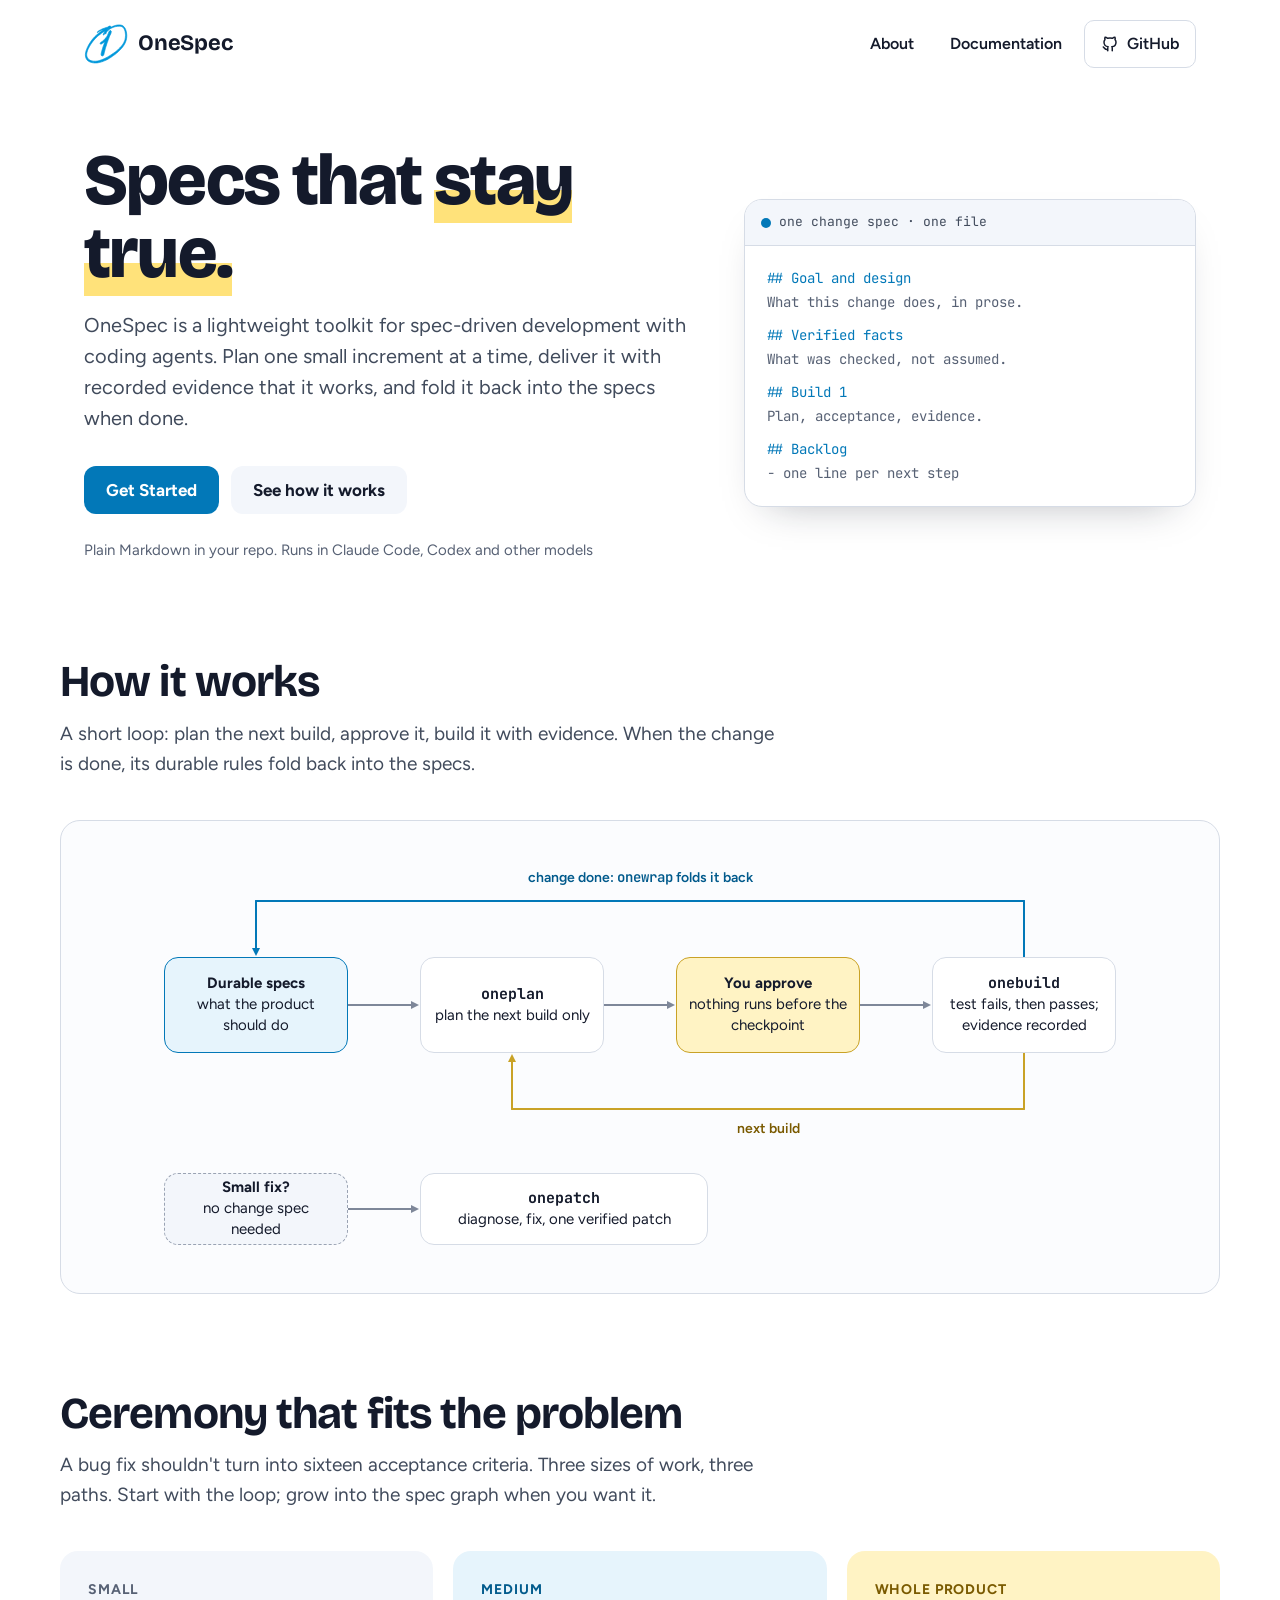
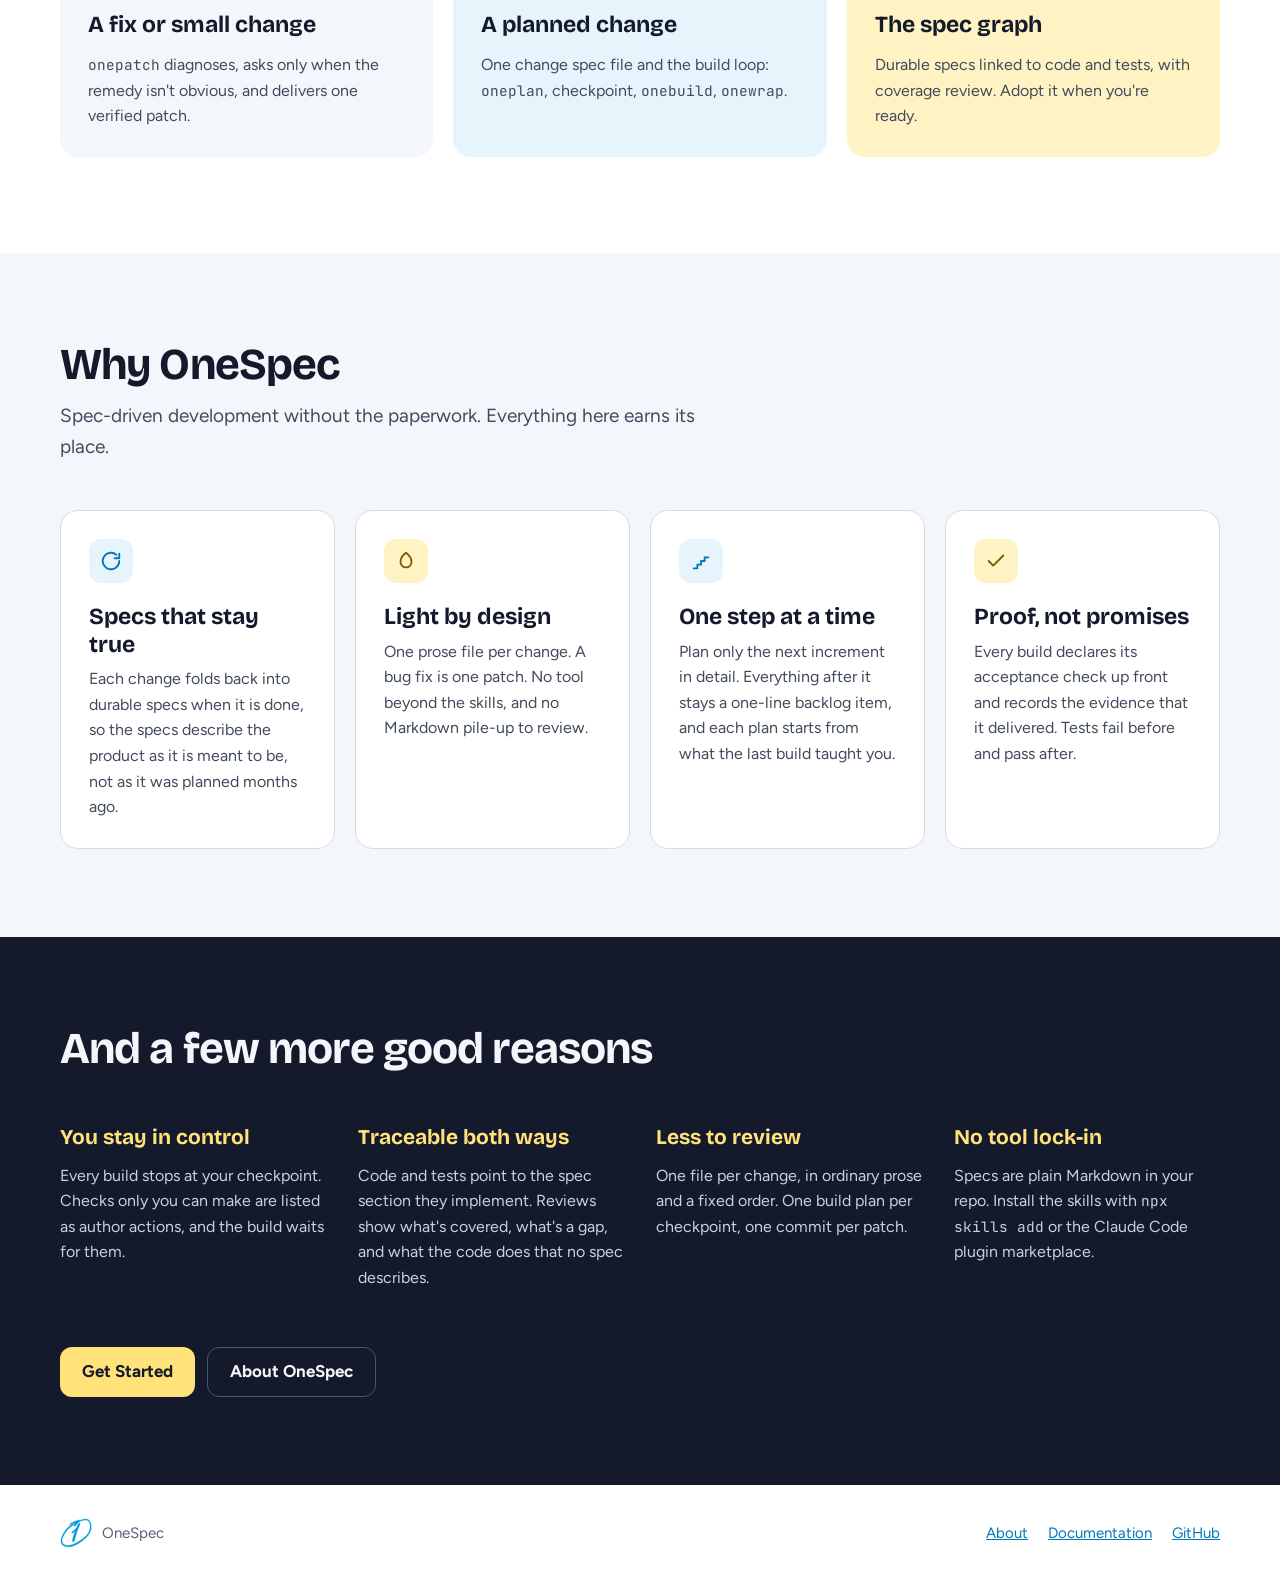
==== index.html @ 34f8f8b8 "Mark onespec/www as a subtree prefix git-subtree-dir: onespec/www" ====
<!doctype html>
<html lang="en">
<head>
<meta charset="utf-8">
<meta name="viewport" content="width=device-width, initial-scale=1">
<title>OneSpec — Develop with specs that stay true</title>
<meta name="description" content="OneSpec is a lightweight toolkit for spec-driven development with coding agents.">
<link rel="icon" href="assets/onespec-logo.svg" type="image/svg+xml">
<link rel="icon" href="favicon.ico" sizes="any">
<link rel="preconnect" href="https://fonts.googleapis.com">
<link href="https://fonts.googleapis.com/css2?family=Bricolage+Grotesque:opsz,wght@12..96,600;12..96,700;12..96,800&amp;family=Figtree:wght@400;500;600;700&amp;family=JetBrains+Mono:wght@500&amp;display=swap" rel="stylesheet">
<style>
body{margin:0;background:#FFFFFF;color:#141A2B;font-family:'Figtree',system-ui,sans-serif;-webkit-font-smoothing:antialiased}
a{color:#0278B8}a:hover{color:#015A8C}
code{font-family:'JetBrains Mono',ui-monospace,monospace;font-size:.9em}
</style>
</head>
<body>
<div style="width: 100%; background: #FFFFFF; font-family: 'Figtree', system-ui, sans-serif; color: #141A2B; font-size: 17px; line-height: 1.6">

<!-- Nav -->
<header style="max-width: 1160px; margin: 0 auto; padding: 20px 24px; box-sizing: border-box; display: flex; flex-wrap: wrap; align-items: center; justify-content: space-between; gap: 16px">
<a href="index.html" style="display: flex; align-items: center; gap: 10px; text-decoration: none; color: #141A2B">
<img src="assets/onespec-logo.svg" alt="" width="44" height="44" style="display: block; width: 44px; height: 44px">
<span style="font-family: 'Bricolage Grotesque', sans-serif; font-weight: 700; font-size: 22px; letter-spacing: -0.01em">OneSpec</span>
</a>
<nav aria-label="Main" style="display: flex; flex-wrap: wrap; align-items: center; gap: 8px">
<a href="about.html" style="padding: 10px 14px; border-radius: 10px; text-decoration: none; color: #141A2B; font-weight: 600; font-size: 16px">About</a>
<a href="https://github.com/1spec-driven/onespec/blob/main/docs/user.md" style="padding: 10px 14px; border-radius: 10px; text-decoration: none; color: #141A2B; font-weight: 600; font-size: 16px">Documentation</a>
<a href="https://github.com/1spec-driven/onespec" style="display: inline-flex; align-items: center; gap: 8px; padding: 10px 16px; border-radius: 10px; border: 1.5px solid #D6DCE6; text-decoration: none; color: #141A2B; font-weight: 600; font-size: 16px"><svg aria-hidden="true" width="18" height="18" viewBox="0 0 24 24" fill="none" stroke="currentColor" stroke-width="2" stroke-linecap="round" stroke-linejoin="round"><path d="M9 19c-4.3 1.4-4.3-2.5-6-3m12 5v-3.5c0-1 .1-1.4-.5-2 2.8-.3 5.5-1.4 5.5-6a4.6 4.6 0 0 0-1.3-3.2 4.2 4.2 0 0 0-.1-3.2s-1.1-.3-3.5 1.3a12.300 12.300 0 0 0-6.2 0C6.5 2.8 5.4 3.1 5.4 3.1a4.2 4.2 0 0 0-.1 3.2A4.6 4.6 0 0 0 4 9.5c0 4.6 2.7 5.700 5.5 6-.6.6-.6 1.2-.5 2V21"></path></svg>GitHub</a>
</nav>
</header>

<!-- Hero -->
<section id="top" style="max-width: 1160px; margin: 0 auto; padding: 56px 24px 72px; box-sizing: border-box; display: flex; flex-wrap: wrap; align-items: center; gap: 48px">
<div style="flex: 1 1 520px; min-width: 0">
<h1 style="margin: 0 0 20px; font-family: 'Bricolage Grotesque', sans-serif; font-weight: 800; font-size: clamp(44px, 6vw, 72px); line-height: 1.02; letter-spacing: -0.025em">Specs that <span style="background: linear-gradient(transparent 62%, #FFE27A 62%)">stay true.</span></h1>
<p style="margin: 0 0 32px; max-width: 34em; font-size: 20px; line-height: 1.55; color: #414B5C">OneSpec is a lightweight toolkit for spec-driven development with coding agents. Plan one small increment at a time, deliver it with recorded evidence that it works, and fold it back into the specs when done.</p>
<div style="display: flex; flex-wrap: wrap; gap: 12px">
<a href="https://github.com/1spec-driven/onespec" style="display: inline-flex; align-items: center; min-height: 48px; padding: 0 22px; border-radius: 12px; background: #0278B8; color: #FFFFFF; text-decoration: none; font-weight: 700; font-size: 17px">Get Started</a>
<a href="#how" style="display: inline-flex; align-items: center; min-height: 48px; padding: 0 22px; border-radius: 12px; background: #F3F6FB; color: #141A2B; text-decoration: none; font-weight: 700; font-size: 17px">See how it works</a>
</div>
<p style="margin: 24px 0 0; font-size: 15px; color: #576174">Plain Markdown in your repo. Runs in Claude Code, Codex and other models<br></p>
</div>
<div style="flex: 1 1 360px; min-width: 0; max-width: 460px">
<div style="border-radius: 18px; border: 1.5px solid #D6DCE6; background: #FFFFFF; box-shadow: 0 18px 40px -24px rgba(20, 26, 43, 0.35); overflow: hidden">
<div style="display: flex; align-items: center; gap: 8px; padding: 12px 16px; background: #F3F6FB; border-bottom: 1.5px solid #D6DCE6; font-family: 'JetBrains Mono', monospace; font-size: 13px; color: #414B5C"><span style="width: 10px; height: 10px; border-radius: 50%; background: #0278B8"></span>one change spec · one file</div>
<div style="padding: 20px 22px; font-family: 'JetBrains Mono', monospace; font-size: 14px; line-height: 1.75; color: #141A2B">
<div style="color: #0278B8">## Goal and design</div>
<div style="color: #576174; margin-bottom: 8px">What this change does, in prose.</div>
<div style="color: #0278B8">## Verified facts</div>
<div style="color: #576174; margin-bottom: 8px">What was checked, not assumed.</div>
<div style="color: #0278B8">## Build 1</div>
<div style="color: #576174; margin-bottom: 8px">Plan, acceptance, evidence.</div>
<div style="color: #0278B8">## Backlog</div>
<div style="color: #576174">- one line per next step</div>
</div>
</div>
</div>
</section>

<!-- How it works -->
<section id="how" style="padding: 24px 24px 96px">
<div style="max-width: 1160px; margin: 0 auto">
<h2 style="margin: 0 0 12px; font-family: 'Bricolage Grotesque', sans-serif; font-weight: 700; font-size: clamp(32px, 4vw, 44px); line-height: 1.1; letter-spacing: -0.02em">How it works</h2>
<p style="margin: 0 0 40px; max-width: 38em; color: #414B5C; font-size: 19px">A short loop: plan the next build, approve it, build it with evidence. When the change is done, its durable rules fold back into the specs.</p>
<div style="overflow-x: auto; border-radius: 20px; border: 1.5px solid #D6DCE6; background: #FBFCFE; padding: 24px">
<div style="position: relative; width: 1000px; height: 424px; margin: 0 auto; font-size: 15px; line-height: 21px">
<svg width="71" height="8" viewBox="0 0 71 8" preserveAspectRatio="none" style="position: absolute; left: 208px; top: 156px; width: 71px; height: 8px; overflow: visible; fill: none; stroke: #7E8799; stroke-width: 2; stroke-linecap: round; stroke-linejoin: round"><defs><marker id="dc-arrow-head-filled-1" orient="auto" markerWidth="5" markerHeight="5" refX="2" refY="2" overflow="visible"><path d="M0 0 L4 2 L0 4 Z" fill="#7E8799" stroke="none" style="stroke: none; fill: #7E8799; fill: context-stroke"></path></marker></defs><path d="M 0 4 L 67 4" marker-end="url(#dc-arrow-head-filled-1)"></path></svg>
<svg width="71" height="8" viewBox="0 0 71 8" preserveAspectRatio="none" style="position: absolute; left: 464px; top: 156px; width: 71px; height: 8px; overflow: visible; fill: none; stroke: #7E8799; stroke-width: 2; stroke-linecap: round; stroke-linejoin: round"><defs><marker id="dc-arrow-head-filled-2" orient="auto" markerWidth="5" markerHeight="5" refX="2" refY="2" overflow="visible"><path d="M0 0 L4 2 L0 4 Z" fill="#7E8799" stroke="none" style="stroke: none; fill: #7E8799; fill: context-stroke"></path></marker></defs><path d="M 0 4 L 67 4" marker-end="url(#dc-arrow-head-filled-2)"></path></svg>
<svg width="71" height="8" viewBox="0 0 71 8" preserveAspectRatio="none" style="position: absolute; left: 720px; top: 156px; width: 71px; height: 8px; overflow: visible; fill: none; stroke: #7E8799; stroke-width: 2; stroke-linecap: round; stroke-linejoin: round"><defs><marker id="dc-arrow-head-filled-3" orient="auto" markerWidth="5" markerHeight="5" refX="2" refY="2" overflow="visible"><path d="M0 0 L4 2 L0 4 Z" fill="#7E8799" stroke="none" style="stroke: none; fill: #7E8799; fill: context-stroke"></path></marker></defs><path d="M 0 4 L 67 4" marker-end="url(#dc-arrow-head-filled-3)"></path></svg>
<svg width="8" height="56" viewBox="0 0 8 56" preserveAspectRatio="none" style="position: absolute; left: 880px; top: 208px; width: 8px; height: 56px; overflow: visible; fill: none; stroke: #C9A227; stroke-width: 2; stroke-linecap: round; stroke-linejoin: round"><path d="M 4 0 L 4 56"></path></svg>
<svg width="512" height="8" viewBox="0 0 512 8" preserveAspectRatio="none" style="position: absolute; left: 372px; top: 260px; width: 512px; height: 8px; overflow: visible; fill: none; stroke: #C9A227; stroke-width: 2; stroke-linecap: round; stroke-linejoin: round"><path d="M 0 4 L 512 4"></path></svg>
<svg width="8" height="55" viewBox="0 0 8 55" preserveAspectRatio="none" style="position: absolute; left: 368px; top: 209px; width: 8px; height: 55px; overflow: visible; fill: none; stroke: #C9A227; stroke-width: 2; stroke-linecap: round; stroke-linejoin: round"><defs><marker id="dc-arrow-head-filled-4" orient="auto" markerWidth="5" markerHeight="5" refX="2" refY="2" overflow="visible"><path d="M0 0 L4 2 L0 4 Z" fill="#C9A227" stroke="none" style="stroke: none; fill: #C9A227; fill: context-stroke"></path></marker></defs><path d="M 4 55 L 4 4" marker-end="url(#dc-arrow-head-filled-4)"></path></svg>
<svg width="8" height="56" viewBox="0 0 8 56" preserveAspectRatio="none" style="position: absolute; left: 880px; top: 56px; width: 8px; height: 56px; overflow: visible; fill: none; stroke: #0278B8; stroke-width: 2; stroke-linecap: round; stroke-linejoin: round"><path d="M 4 0 L 4 56"></path></svg>
<svg width="768" height="8" viewBox="0 0 768 8" preserveAspectRatio="none" style="position: absolute; left: 116px; top: 52px; width: 768px; height: 8px; overflow: visible; fill: none; stroke: #0278B8; stroke-width: 2; stroke-linecap: round; stroke-linejoin: round"><path d="M 0 4 L 768 4"></path></svg>
<svg width="8" height="55" viewBox="0 0 8 55" preserveAspectRatio="none" style="position: absolute; left: 112px; top: 56px; width: 8px; height: 55px; overflow: visible; fill: none; stroke: #0278B8; stroke-width: 2; stroke-linecap: round; stroke-linejoin: round"><defs><marker id="dc-arrow-head-filled-5" orient="auto" markerWidth="5" markerHeight="5" refX="2" refY="2" overflow="visible"><path d="M0 0 L4 2 L0 4 Z" fill="#0278B8" stroke="none" style="stroke: none; fill: #0278B8; fill: context-stroke"></path></marker></defs><path d="M 4 0 L 4 51" marker-end="url(#dc-arrow-head-filled-5)"></path></svg>
<svg width="71" height="8" viewBox="0 0 71 8" preserveAspectRatio="none" style="position: absolute; left: 208px; top: 360px; width: 71px; height: 8px; overflow: visible; fill: none; stroke: #7E8799; stroke-width: 2; stroke-linecap: round; stroke-linejoin: round"><defs><marker id="dc-arrow-head-filled-6" orient="auto" markerWidth="5" markerHeight="5" refX="2" refY="2" overflow="visible"><path d="M0 0 L4 2 L0 4 Z" fill="#7E8799" stroke="none" style="stroke: none; fill: #7E8799; fill: context-stroke"></path></marker></defs><path d="M 0 4 L 67 4" marker-end="url(#dc-arrow-head-filled-6)"></path></svg>
<div style="position: absolute; left: 24px; top: 112px; width: 184px; height: 96px; box-sizing: border-box; padding: 12px; display: flex; align-items: center; justify-content: center; text-align: center; background: #E6F4FC; border: 1.5px solid #0278B8; border-radius: 14px"><span><b>Durable specs</b><br>what the product should do</span></div>
<div style="position: absolute; left: 280px; top: 112px; width: 184px; height: 96px; box-sizing: border-box; padding: 12px; display: flex; align-items: center; justify-content: center; text-align: center; background: #FFFFFF; border: 1.5px solid #D6DCE6; border-radius: 14px"><span><b style="font-family: 'JetBrains Mono', monospace">oneplan</b><br>plan the next build only</span></div>
<div style="position: absolute; left: 536px; top: 112px; width: 184px; height: 96px; box-sizing: border-box; padding: 12px; display: flex; align-items: center; justify-content: center; text-align: center; background: #FFF3C4; border: 1.5px solid #C9A227; border-radius: 14px"><span><b>You approve</b><br>nothing runs before the checkpoint</span></div>
<div style="position: absolute; left: 792px; top: 112px; width: 184px; height: 96px; box-sizing: border-box; padding: 12px; display: flex; align-items: center; justify-content: center; text-align: center; background: #FFFFFF; border: 1.5px solid #D6DCE6; border-radius: 14px"><span><b style="font-family: 'JetBrains Mono', monospace">onebuild</b><br>test fails, then passes; evidence recorded</span></div>
<div style="position: absolute; left: 24px; top: 328px; width: 184px; height: 72px; box-sizing: border-box; padding: 12px; display: flex; align-items: center; justify-content: center; text-align: center; background: #F3F6FB; border: 1.5px dashed #9AA3B3; border-radius: 14px"><span><b>Small fix?</b><br>no change spec needed</span></div>
<div style="position: absolute; left: 280px; top: 328px; width: 288px; height: 72px; box-sizing: border-box; padding: 12px; display: flex; align-items: center; justify-content: center; text-align: center; background: #FFFFFF; border: 1.5px solid #D6DCE6; border-radius: 14px"><span><b style="font-family: 'JetBrains Mono', monospace">onepatch</b><br>diagnose, fix, one verified patch</span></div>
<div style="position: absolute; left: 340px; top: 24px; width: 320px; text-align: center; font-size: 14px; line-height: 16px; font-weight: 600; color: #015A8C">change done: <span style="font-family: 'JetBrains Mono', monospace">onewrap</span> folds it back</div>
<div style="position: absolute; left: 568px; top: 276px; width: 120px; text-align: center; font-size: 14px; line-height: 16px; font-weight: 600; color: #7A5A00">next build</div>
</div>
</div>
</div>
</section>

<!-- Sizes of work -->
<section style="padding: 0 24px 96px">
<div style="max-width: 1160px; margin: 0 auto">
<h2 style="margin: 0 0 12px; font-family: 'Bricolage Grotesque', sans-serif; font-weight: 700; font-size: clamp(32px, 4vw, 44px); line-height: 1.1; letter-spacing: -0.02em">Ceremony that fits the problem</h2>
<p style="margin: 0 0 40px; max-width: 38em; color: #414B5C; font-size: 19px">A bug fix shouldn't turn into sixteen acceptance criteria. Three sizes of work, three paths. Start with the loop; grow into the spec graph when you want it.</p>
<div style="display: grid; grid-template-columns: repeat(auto-fit, minmax(260px, 1fr)); gap: 20px">
<div style="border-radius: 18px; padding: 28px; background: #F3F6FB">
<p style="margin: 0 0 6px; font-weight: 700; font-size: 14px; letter-spacing: 0.06em; text-transform: uppercase; color: #576174">Small</p>
<h3 style="margin: 0 0 8px; font-family: 'Bricolage Grotesque', sans-serif; font-size: 23px">A fix or small change</h3>
<p style="margin: 0; color: #414B5C; font-size: 16px"><code>onepatch</code> diagnoses, asks only when the remedy isn't obvious, and delivers one verified patch.</p>
</div>
<div style="border-radius: 18px; padding: 28px; background: #E6F4FC">
<p style="margin: 0 0 6px; font-weight: 700; font-size: 14px; letter-spacing: 0.06em; text-transform: uppercase; color: #015A8C">Medium</p>
<h3 style="margin: 0 0 8px; font-family: 'Bricolage Grotesque', sans-serif; font-size: 23px">A planned change</h3>
<p style="margin: 0; color: #414B5C; font-size: 16px">One change spec file and the build loop: <code>oneplan</code>, checkpoint, <code>onebuild</code>, <code>onewrap</code>.</p>
</div>
<div style="border-radius: 18px; padding: 28px; background: #FFF3C4">
<p style="margin: 0 0 6px; font-weight: 700; font-size: 14px; letter-spacing: 0.06em; text-transform: uppercase; color: #7A5A00">Whole product</p>
<h3 style="margin: 0 0 8px; font-family: 'Bricolage Grotesque', sans-serif; font-size: 23px">The spec graph</h3>
<p style="margin: 0; color: #414B5C; font-size: 16px">Durable specs linked to code and tests, with coverage review. Adopt it when you're ready.</p>
</div>
</div>
</div>
</section>

<!-- Why OneSpec -->
<section style="background: #F3F6FB; padding: 88px 24px">
<div style="max-width: 1160px; margin: 0 auto">
<h2 style="margin: 0 0 12px; font-family: 'Bricolage Grotesque', sans-serif; font-weight: 700; font-size: clamp(32px, 4vw, 44px); line-height: 1.1; letter-spacing: -0.02em">Why OneSpec</h2>
<p style="margin: 0 0 48px; max-width: 36em; color: #414B5C; font-size: 19px">Spec-driven development without the paperwork. Everything here earns its place.</p>
<div style="display: grid; grid-template-columns: repeat(auto-fit, minmax(250px, 1fr)); gap: 20px">
<article style="background: #FFFFFF; border-radius: 18px; padding: 28px; border: 1.5px solid #D6DCE6">
<div style="display: inline-flex; align-items: center; justify-content: center; width: 44px; height: 44px; border-radius: 12px; background: #E6F4FC; color: #0278B8; margin-bottom: 20px"><svg aria-hidden="true" width="22" height="22" viewBox="0 0 24 24" fill="none" stroke="currentColor" stroke-width="2" stroke-linecap="round" stroke-linejoin="round"><path d="M21 12a9 9 0 1 1-3-6.7"></path><path d="M21 4v5h-5"></path></svg></div>
<h3 style="margin: 0 0 8px; font-family: 'Bricolage Grotesque', sans-serif; font-size: 23px; line-height: 1.2">Specs that stay true</h3>
<p style="margin: 0; color: #414B5C; font-size: 16px">Each change folds back into durable specs when it is done, so the specs describe the product as it is meant to be, not as it was planned months ago.</p>
</article>
<article style="background: #FFFFFF; border-radius: 18px; padding: 28px; border: 1.5px solid #D6DCE6">
<div style="display: inline-flex; align-items: center; justify-content: center; width: 44px; height: 44px; border-radius: 12px; background: #FFF3C4; color: #7A5A00; margin-bottom: 20px"><svg aria-hidden="true" width="22" height="22" viewBox="0 0 24 24" fill="none" stroke="currentColor" stroke-width="2" stroke-linecap="round" stroke-linejoin="round"><path d="M12 3c4 3 6 6.5 6 10a6 6 0 0 1-12 0c0-3.5 2-7 6-10z"></path></svg></div>
<h3 style="margin: 0 0 8px; font-family: 'Bricolage Grotesque', sans-serif; font-size: 23px; line-height: 1.2">Light by design</h3>
<p style="margin: 0; color: #414B5C; font-size: 16px">One prose file per change. A bug fix is one patch. No tool beyond the skills, and no Markdown pile-up to review.</p>
</article>
<article style="background: #FFFFFF; border-radius: 18px; padding: 28px; border: 1.5px solid #D6DCE6">
<div style="display: inline-flex; align-items: center; justify-content: center; width: 44px; height: 44px; border-radius: 12px; background: #E6F4FC; color: #0278B8; margin-bottom: 20px"><svg aria-hidden="true" width="22" height="22" viewBox="0 0 24 24" fill="none" stroke="currentColor" stroke-width="2" stroke-linecap="round" stroke-linejoin="round"><path d="M4 20h4v-4h4v-4h4V8h4"></path></svg></div>
<h3 style="margin: 0 0 8px; font-family: 'Bricolage Grotesque', sans-serif; font-size: 23px; line-height: 1.2">One step at a time</h3>
<p style="margin: 0; color: #414B5C; font-size: 16px">Plan only the next increment in detail. Everything after it stays a one-line backlog item, and each plan starts from what the last build taught you.</p>
</article>
<article style="background: #FFFFFF; border-radius: 18px; padding: 28px; border: 1.5px solid #D6DCE6">
<div style="display: inline-flex; align-items: center; justify-content: center; width: 44px; height: 44px; border-radius: 12px; background: #FFF3C4; color: #7A5A00; margin-bottom: 20px"><svg aria-hidden="true" width="22" height="22" viewBox="0 0 24 24" fill="none" stroke="currentColor" stroke-width="2" stroke-linecap="round" stroke-linejoin="round"><path d="M20 6 9 17l-5-5"></path></svg></div>
<h3 style="margin: 0 0 8px; font-family: 'Bricolage Grotesque', sans-serif; font-size: 23px; line-height: 1.2">Proof, not promises</h3>
<p style="margin: 0; color: #414B5C; font-size: 16px">Every build declares its acceptance check up front and records the evidence that it delivered. Tests fail before and pass after.</p>
</article>
</div>
</div>
</section>

<!-- More advantages -->
<section style="background: #141A2B; color: #F3F6FB; padding: 88px 24px">
<div style="max-width: 1160px; margin: 0 auto">
<h2 style="margin: 0 0 48px; font-family: 'Bricolage Grotesque', sans-serif; font-weight: 700; font-size: clamp(32px, 4vw, 44px); line-height: 1.1; letter-spacing: -0.02em">And a few more good reasons</h2>
<div style="display: grid; grid-template-columns: repeat(auto-fit, minmax(240px, 1fr)); gap: 40px 32px">
<div>
<h3 style="margin: 0 0 8px; font-family: 'Bricolage Grotesque', sans-serif; font-size: 21px; color: #FFE27A">You stay in control</h3>
<p style="margin: 0; font-size: 16px; color: #C9D1DE">Every build stops at your checkpoint. Checks only you can make are listed as author actions, and the build waits for them.</p>
</div>
<div>
<h3 style="margin: 0 0 8px; font-family: 'Bricolage Grotesque', sans-serif; font-size: 21px; color: #FFE27A">Traceable both ways</h3>
<p style="margin: 0; font-size: 16px; color: #C9D1DE">Code and tests point to the spec section they implement. Reviews show what's covered, what's a gap, and what the code does that no spec describes.</p>
</div>
<div>
<h3 style="margin: 0 0 8px; font-family: 'Bricolage Grotesque', sans-serif; font-size: 21px; color: #FFE27A">Less to review</h3>
<p style="margin: 0; font-size: 16px; color: #C9D1DE">One file per change, in ordinary prose and a fixed order. One build plan per checkpoint, one commit per patch.</p>
</div>
<div>
<h3 style="margin: 0 0 8px; font-family: 'Bricolage Grotesque', sans-serif; font-size: 21px; color: #FFE27A">No tool lock-in</h3>
<p style="margin: 0; font-size: 16px; color: #C9D1DE">Specs are plain Markdown in your repo. Install the skills with <code>npx skills add</code> or the Claude Code plugin marketplace.</p>
</div>
</div>
<div style="margin-top: 56px; display: flex; flex-wrap: wrap; gap: 12px">
<a href="https://github.com/1spec-driven/onespec" style="display: inline-flex; align-items: center; min-height: 48px; padding: 0 22px; border-radius: 12px; background: #FFE27A; color: #141A2B; text-decoration: none; font-weight: 700; font-size: 17px">Get Started</a>
<a href="about.html" style="display: inline-flex; align-items: center; min-height: 48px; padding: 0 22px; border-radius: 12px; border: 1.5px solid #4A5570; color: #F3F6FB; text-decoration: none; font-weight: 700; font-size: 17px">About OneSpec</a>
</div>
</div>
</section>

<!-- Footer -->
<footer style="padding: 32px 24px">
<div style="max-width: 1160px; margin: 0 auto; display: flex; flex-wrap: wrap; align-items: center; justify-content: space-between; gap: 16px; font-size: 15px; color: #576174">
<span style="display: flex; align-items: center; gap: 10px"><img src="assets/onespec-logo.svg" alt="" width="32" height="32" style="display: block; width: 32px; height: 32px">OneSpec</span>
<nav aria-label="Footer" style="display: flex; flex-wrap: wrap; gap: 20px">
<a href="about.html">About</a>
<a href="https://github.com/1spec-driven/onespec/blob/main/docs/user.md">Documentation</a>
<a href="https://github.com/1spec-driven/onespec">GitHub</a>
</nav>
</div>
</footer>

</div>
</body>
</html>
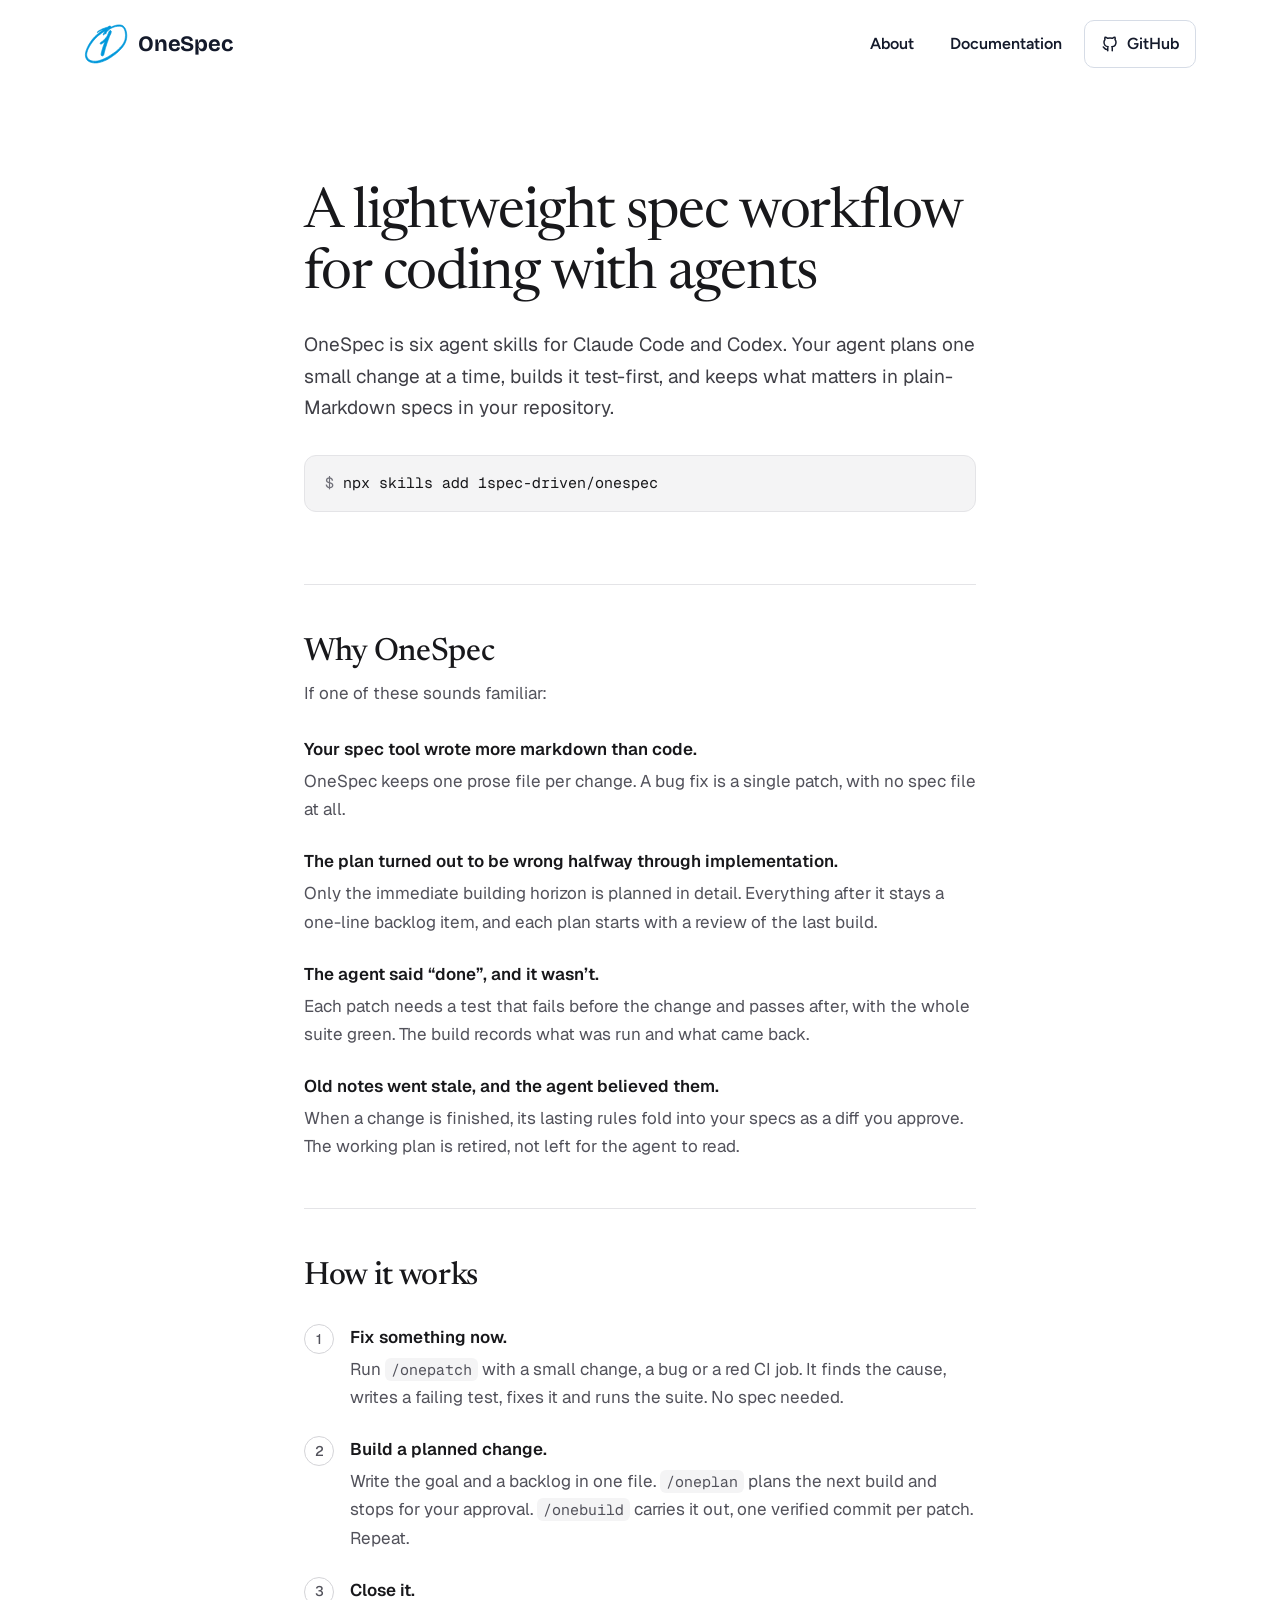
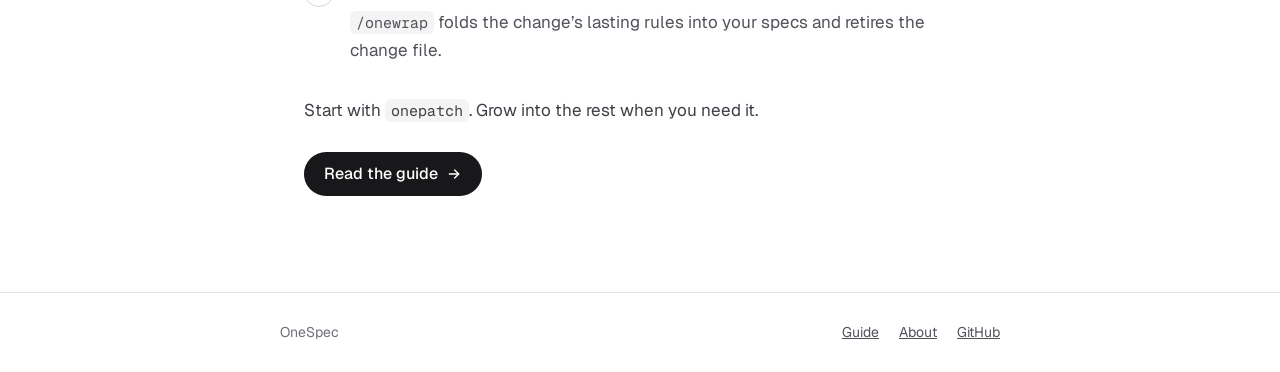
==== commit f7a2f9bb: "Simplified web site Co-Authored-By: Claude Sonnet 5.5 <noreply@anthropic.com>" ====
--- a/index.html
+++ b/index.html
@@ -3,188 +3,65 @@
 <head>
 <meta charset="utf-8">
 <meta name="viewport" content="width=device-width, initial-scale=1">
-<title>OneSpec — Develop with specs that stay true</title>
-<meta name="description" content="OneSpec is a lightweight toolkit for spec-driven development with coding agents.">
+<title>OneSpec — A lightweight spec workflow for coding with agents</title>
+<meta name="description" content="OneSpec is six agent skills for Claude Code and Codex. Your agent plans one small change at a time, builds it test-first, and keeps what matters in plain-Markdown specs in your repository.">
 <link rel="icon" href="assets/onespec-logo.svg" type="image/svg+xml">
 <link rel="icon" href="favicon.ico" sizes="any">
 <link rel="preconnect" href="https://fonts.googleapis.com">
-<link href="https://fonts.googleapis.com/css2?family=Bricolage+Grotesque:opsz,wght@12..96,600;12..96,700;12..96,800&amp;family=Figtree:wght@400;500;600;700&amp;family=JetBrains+Mono:wght@500&amp;display=swap" rel="stylesheet">
-<style>
-body{margin:0;background:#FFFFFF;color:#141A2B;font-family:'Figtree',system-ui,sans-serif;-webkit-font-smoothing:antialiased}
-a{color:#0278B8}a:hover{color:#015A8C}
-code{font-family:'JetBrains Mono',ui-monospace,monospace;font-size:.9em}
-</style>
+<link href="https://fonts.googleapis.com/css2?family=Bricolage+Grotesque:opsz,wght@12..96,700&amp;family=Figtree:wght@600&amp;family=Newsreader:opsz,wght@6..72,400;6..72,500&amp;family=Geist:wght@400;500;600&amp;family=Geist+Mono:wght@400;500&amp;display=swap" rel="stylesheet">
+<link rel="stylesheet" href="style.css">
 </head>
 <body>
-<div style="width: 100%; background: #FFFFFF; font-family: 'Figtree', system-ui, sans-serif; color: #141A2B; font-size: 17px; line-height: 1.6">
 
-<!-- Nav -->
-<header style="max-width: 1160px; margin: 0 auto; padding: 20px 24px; box-sizing: border-box; display: flex; flex-wrap: wrap; align-items: center; justify-content: space-between; gap: 16px">
-<a href="index.html" style="display: flex; align-items: center; gap: 10px; text-decoration: none; color: #141A2B">
-<img src="assets/onespec-logo.svg" alt="" width="44" height="44" style="display: block; width: 44px; height: 44px">
-<span style="font-family: 'Bricolage Grotesque', sans-serif; font-weight: 700; font-size: 22px; letter-spacing: -0.01em">OneSpec</span>
-</a>
-<nav aria-label="Main" style="display: flex; flex-wrap: wrap; align-items: center; gap: 8px">
-<a href="about.html" style="padding: 10px 14px; border-radius: 10px; text-decoration: none; color: #141A2B; font-weight: 600; font-size: 16px">About</a>
-<a href="https://github.com/1spec-driven/onespec/blob/main/docs/user.md" style="padding: 10px 14px; border-radius: 10px; text-decoration: none; color: #141A2B; font-weight: 600; font-size: 16px">Documentation</a>
-<a href="https://github.com/1spec-driven/onespec" style="display: inline-flex; align-items: center; gap: 8px; padding: 10px 16px; border-radius: 10px; border: 1.5px solid #D6DCE6; text-decoration: none; color: #141A2B; font-weight: 600; font-size: 16px"><svg aria-hidden="true" width="18" height="18" viewBox="0 0 24 24" fill="none" stroke="currentColor" stroke-width="2" stroke-linecap="round" stroke-linejoin="round"><path d="M9 19c-4.3 1.4-4.3-2.5-6-3m12 5v-3.5c0-1 .1-1.4-.5-2 2.8-.3 5.5-1.4 5.5-6a4.6 4.6 0 0 0-1.3-3.2 4.2 4.2 0 0 0-.1-3.2s-1.1-.3-3.5 1.3a12.300 12.300 0 0 0-6.2 0C6.5 2.8 5.4 3.1 5.4 3.1a4.2 4.2 0 0 0-.1 3.2A4.6 4.6 0 0 0 4 9.5c0 4.6 2.7 5.700 5.5 6-.6.6-.6 1.2-.5 2V21"></path></svg>GitHub</a>
+<header class="site-header">
+<a class="brand" href="index.html"><img src="assets/onespec-logo.svg" alt="" width="44" height="44">OneSpec</a>
+<nav class="site-nav" aria-label="Main">
+<a href="about.html">About</a>
+<a href="https://github.com/1spec-driven/onespec/blob/main/docs/user.md">Documentation</a>
+<a class="github" href="https://github.com/1spec-driven/onespec"><svg aria-hidden="true" width="18" height="18" viewBox="0 0 24 24" fill="none" stroke="currentColor" stroke-width="2" stroke-linecap="round" stroke-linejoin="round"><path d="M9 19c-4.3 1.4-4.3-2.5-6-3m12 5v-3.5c0-1 .1-1.4-.5-2 2.8-.3 5.5-1.4 5.5-6a4.6 4.6 0 0 0-1.3-3.2 4.2 4.2 0 0 0-.1-3.2s-1.1-.3-3.5 1.3a12.3 12.3 0 0 0-6.2 0C6.5 2.8 5.4 3.1 5.4 3.1a4.2 4.2 0 0 0-.1 3.2A4.6 4.6 0 0 0 4 9.5c0 4.6 2.7 5.7 5.5 6-.6.6-.6 1.2-.5 2V21"></path></svg>GitHub</a>
 </nav>
 </header>
 
-<!-- Hero -->
-<section id="top" style="max-width: 1160px; margin: 0 auto; padding: 56px 24px 72px; box-sizing: border-box; display: flex; flex-wrap: wrap; align-items: center; gap: 48px">
-<div style="flex: 1 1 520px; min-width: 0">
-<h1 style="margin: 0 0 20px; font-family: 'Bricolage Grotesque', sans-serif; font-weight: 800; font-size: clamp(44px, 6vw, 72px); line-height: 1.02; letter-spacing: -0.025em">Specs that <span style="background: linear-gradient(transparent 62%, #FFE27A 62%)">stay true.</span></h1>
-<p style="margin: 0 0 32px; max-width: 34em; font-size: 20px; line-height: 1.55; color: #414B5C">OneSpec is a lightweight toolkit for spec-driven development with coding agents. Plan one small increment at a time, deliver it with recorded evidence that it works, and fold it back into the specs when done.</p>
-<div style="display: flex; flex-wrap: wrap; gap: 12px">
-<a href="https://github.com/1spec-driven/onespec" style="display: inline-flex; align-items: center; min-height: 48px; padding: 0 22px; border-radius: 12px; background: #0278B8; color: #FFFFFF; text-decoration: none; font-weight: 700; font-size: 17px">Get Started</a>
-<a href="#how" style="display: inline-flex; align-items: center; min-height: 48px; padding: 0 22px; border-radius: 12px; background: #F3F6FB; color: #141A2B; text-decoration: none; font-weight: 700; font-size: 17px">See how it works</a>
-</div>
-<p style="margin: 24px 0 0; font-size: 15px; color: #576174">Plain Markdown in your repo. Runs in Claude Code, Codex and other models<br></p>
-</div>
-<div style="flex: 1 1 360px; min-width: 0; max-width: 460px">
-<div style="border-radius: 18px; border: 1.5px solid #D6DCE6; background: #FFFFFF; box-shadow: 0 18px 40px -24px rgba(20, 26, 43, 0.35); overflow: hidden">
-<div style="display: flex; align-items: center; gap: 8px; padding: 12px 16px; background: #F3F6FB; border-bottom: 1.5px solid #D6DCE6; font-family: 'JetBrains Mono', monospace; font-size: 13px; color: #414B5C"><span style="width: 10px; height: 10px; border-radius: 50%; background: #0278B8"></span>one change spec · one file</div>
-<div style="padding: 20px 22px; font-family: 'JetBrains Mono', monospace; font-size: 14px; line-height: 1.75; color: #141A2B">
-<div style="color: #0278B8">## Goal and design</div>
-<div style="color: #576174; margin-bottom: 8px">What this change does, in prose.</div>
-<div style="color: #0278B8">## Verified facts</div>
-<div style="color: #576174; margin-bottom: 8px">What was checked, not assumed.</div>
-<div style="color: #0278B8">## Build 1</div>
-<div style="color: #576174; margin-bottom: 8px">Plan, acceptance, evidence.</div>
-<div style="color: #0278B8">## Backlog</div>
-<div style="color: #576174">- one line per next step</div>
-</div>
-</div>
-</div>
+<main>
+
+<section class="hero">
+<h1>A lightweight spec workflow for coding with agents</h1>
+<p class="lead">OneSpec is six agent skills for Claude Code and Codex. Your agent plans one small change at a time, builds it test-first, and keeps what matters in plain-Markdown specs in your repository.</p>
+<pre class="install">npx skills add 1spec-driven/onespec</pre>
 </section>
 
-<!-- How it works -->
-<section id="how" style="padding: 24px 24px 96px">
-<div style="max-width: 1160px; margin: 0 auto">
-<h2 style="margin: 0 0 12px; font-family: 'Bricolage Grotesque', sans-serif; font-weight: 700; font-size: clamp(32px, 4vw, 44px); line-height: 1.1; letter-spacing: -0.02em">How it works</h2>
-<p style="margin: 0 0 40px; max-width: 38em; color: #414B5C; font-size: 19px">A short loop: plan the next build, approve it, build it with evidence. When the change is done, its durable rules fold back into the specs.</p>
-<div style="overflow-x: auto; border-radius: 20px; border: 1.5px solid #D6DCE6; background: #FBFCFE; padding: 24px">
-<div style="position: relative; width: 1000px; height: 424px; margin: 0 auto; font-size: 15px; line-height: 21px">
-<svg width="71" height="8" viewBox="0 0 71 8" preserveAspectRatio="none" style="position: absolute; left: 208px; top: 156px; width: 71px; height: 8px; overflow: visible; fill: none; stroke: #7E8799; stroke-width: 2; stroke-linecap: round; stroke-linejoin: round"><defs><marker id="dc-arrow-head-filled-1" orient="auto" markerWidth="5" markerHeight="5" refX="2" refY="2" overflow="visible"><path d="M0 0 L4 2 L0 4 Z" fill="#7E8799" stroke="none" style="stroke: none; fill: #7E8799; fill: context-stroke"></path></marker></defs><path d="M 0 4 L 67 4" marker-end="url(#dc-arrow-head-filled-1)"></path></svg>
-<svg width="71" height="8" viewBox="0 0 71 8" preserveAspectRatio="none" style="position: absolute; left: 464px; top: 156px; width: 71px; height: 8px; overflow: visible; fill: none; stroke: #7E8799; stroke-width: 2; stroke-linecap: round; stroke-linejoin: round"><defs><marker id="dc-arrow-head-filled-2" orient="auto" markerWidth="5" markerHeight="5" refX="2" refY="2" overflow="visible"><path d="M0 0 L4 2 L0 4 Z" fill="#7E8799" stroke="none" style="stroke: none; fill: #7E8799; fill: context-stroke"></path></marker></defs><path d="M 0 4 L 67 4" marker-end="url(#dc-arrow-head-filled-2)"></path></svg>
-<svg width="71" height="8" viewBox="0 0 71 8" preserveAspectRatio="none" style="position: absolute; left: 720px; top: 156px; width: 71px; height: 8px; overflow: visible; fill: none; stroke: #7E8799; stroke-width: 2; stroke-linecap: round; stroke-linejoin: round"><defs><marker id="dc-arrow-head-filled-3" orient="auto" markerWidth="5" markerHeight="5" refX="2" refY="2" overflow="visible"><path d="M0 0 L4 2 L0 4 Z" fill="#7E8799" stroke="none" style="stroke: none; fill: #7E8799; fill: context-stroke"></path></marker></defs><path d="M 0 4 L 67 4" marker-end="url(#dc-arrow-head-filled-3)"></path></svg>
-<svg width="8" height="56" viewBox="0 0 8 56" preserveAspectRatio="none" style="position: absolute; left: 880px; top: 208px; width: 8px; height: 56px; overflow: visible; fill: none; stroke: #C9A227; stroke-width: 2; stroke-linecap: round; stroke-linejoin: round"><path d="M 4 0 L 4 56"></path></svg>
-<svg width="512" height="8" viewBox="0 0 512 8" preserveAspectRatio="none" style="position: absolute; left: 372px; top: 260px; width: 512px; height: 8px; overflow: visible; fill: none; stroke: #C9A227; stroke-width: 2; stroke-linecap: round; stroke-linejoin: round"><path d="M 0 4 L 512 4"></path></svg>
-<svg width="8" height="55" viewBox="0 0 8 55" preserveAspectRatio="none" style="position: absolute; left: 368px; top: 209px; width: 8px; height: 55px; overflow: visible; fill: none; stroke: #C9A227; stroke-width: 2; stroke-linecap: round; stroke-linejoin: round"><defs><marker id="dc-arrow-head-filled-4" orient="auto" markerWidth="5" markerHeight="5" refX="2" refY="2" overflow="visible"><path d="M0 0 L4 2 L0 4 Z" fill="#C9A227" stroke="none" style="stroke: none; fill: #C9A227; fill: context-stroke"></path></marker></defs><path d="M 4 55 L 4 4" marker-end="url(#dc-arrow-head-filled-4)"></path></svg>
-<svg width="8" height="56" viewBox="0 0 8 56" preserveAspectRatio="none" style="position: absolute; left: 880px; top: 56px; width: 8px; height: 56px; overflow: visible; fill: none; stroke: #0278B8; stroke-width: 2; stroke-linecap: round; stroke-linejoin: round"><path d="M 4 0 L 4 56"></path></svg>
-<svg width="768" height="8" viewBox="0 0 768 8" preserveAspectRatio="none" style="position: absolute; left: 116px; top: 52px; width: 768px; height: 8px; overflow: visible; fill: none; stroke: #0278B8; stroke-width: 2; stroke-linecap: round; stroke-linejoin: round"><path d="M 0 4 L 768 4"></path></svg>
-<svg width="8" height="55" viewBox="0 0 8 55" preserveAspectRatio="none" style="position: absolute; left: 112px; top: 56px; width: 8px; height: 55px; overflow: visible; fill: none; stroke: #0278B8; stroke-width: 2; stroke-linecap: round; stroke-linejoin: round"><defs><marker id="dc-arrow-head-filled-5" orient="auto" markerWidth="5" markerHeight="5" refX="2" refY="2" overflow="visible"><path d="M0 0 L4 2 L0 4 Z" fill="#0278B8" stroke="none" style="stroke: none; fill: #0278B8; fill: context-stroke"></path></marker></defs><path d="M 4 0 L 4 51" marker-end="url(#dc-arrow-head-filled-5)"></path></svg>
-<svg width="71" height="8" viewBox="0 0 71 8" preserveAspectRatio="none" style="position: absolute; left: 208px; top: 360px; width: 71px; height: 8px; overflow: visible; fill: none; stroke: #7E8799; stroke-width: 2; stroke-linecap: round; stroke-linejoin: round"><defs><marker id="dc-arrow-head-filled-6" orient="auto" markerWidth="5" markerHeight="5" refX="2" refY="2" overflow="visible"><path d="M0 0 L4 2 L0 4 Z" fill="#7E8799" stroke="none" style="stroke: none; fill: #7E8799; fill: context-stroke"></path></marker></defs><path d="M 0 4 L 67 4" marker-end="url(#dc-arrow-head-filled-6)"></path></svg>
-<div style="position: absolute; left: 24px; top: 112px; width: 184px; height: 96px; box-sizing: border-box; padding: 12px; display: flex; align-items: center; justify-content: center; text-align: center; background: #E6F4FC; border: 1.5px solid #0278B8; border-radius: 14px"><span><b>Durable specs</b><br>what the product should do</span></div>
-<div style="position: absolute; left: 280px; top: 112px; width: 184px; height: 96px; box-sizing: border-box; padding: 12px; display: flex; align-items: center; justify-content: center; text-align: center; background: #FFFFFF; border: 1.5px solid #D6DCE6; border-radius: 14px"><span><b style="font-family: 'JetBrains Mono', monospace">oneplan</b><br>plan the next build only</span></div>
-<div style="position: absolute; left: 536px; top: 112px; width: 184px; height: 96px; box-sizing: border-box; padding: 12px; display: flex; align-items: center; justify-content: center; text-align: center; background: #FFF3C4; border: 1.5px solid #C9A227; border-radius: 14px"><span><b>You approve</b><br>nothing runs before the checkpoint</span></div>
-<div style="position: absolute; left: 792px; top: 112px; width: 184px; height: 96px; box-sizing: border-box; padding: 12px; display: flex; align-items: center; justify-content: center; text-align: center; background: #FFFFFF; border: 1.5px solid #D6DCE6; border-radius: 14px"><span><b style="font-family: 'JetBrains Mono', monospace">onebuild</b><br>test fails, then passes; evidence recorded</span></div>
-<div style="position: absolute; left: 24px; top: 328px; width: 184px; height: 72px; box-sizing: border-box; padding: 12px; display: flex; align-items: center; justify-content: center; text-align: center; background: #F3F6FB; border: 1.5px dashed #9AA3B3; border-radius: 14px"><span><b>Small fix?</b><br>no change spec needed</span></div>
-<div style="position: absolute; left: 280px; top: 328px; width: 288px; height: 72px; box-sizing: border-box; padding: 12px; display: flex; align-items: center; justify-content: center; text-align: center; background: #FFFFFF; border: 1.5px solid #D6DCE6; border-radius: 14px"><span><b style="font-family: 'JetBrains Mono', monospace">onepatch</b><br>diagnose, fix, one verified patch</span></div>
-<div style="position: absolute; left: 340px; top: 24px; width: 320px; text-align: center; font-size: 14px; line-height: 16px; font-weight: 600; color: #015A8C">change done: <span style="font-family: 'JetBrains Mono', monospace">onewrap</span> folds it back</div>
-<div style="position: absolute; left: 568px; top: 276px; width: 120px; text-align: center; font-size: 14px; line-height: 16px; font-weight: 600; color: #7A5A00">next build</div>
-</div>
-</div>
-</div>
+<section>
+<h2>Why OneSpec</h2>
+<p class="intro">If one of these sounds familiar:</p>
+<ul class="points">
+<li><h3>Your spec tool wrote more markdown than code.</h3><p>OneSpec keeps one prose file per change. A bug fix is a single patch, with no spec file at all.</p></li>
+<li><h3>The plan turned out to be wrong halfway through implementation.</h3><p>Only the immediate building horizon is planned in detail. Everything after it stays a one-line backlog item, and each plan starts with a review of the last build.</p></li>
+<li><h3>The agent said “done”, and it wasn’t.</h3><p>Each patch needs a test that fails before the change and passes after, with the whole suite green. The build records what was run and what came back.</p></li>
+<li><h3>Old notes went stale, and the agent believed them.</h3><p>When a change is finished, its lasting rules fold into your specs as a diff you approve. The working plan is retired, not left for the agent to read.</p></li>
+</ul>
 </section>
 
-<!-- Sizes of work -->
-<section style="padding: 0 24px 96px">
-<div style="max-width: 1160px; margin: 0 auto">
-<h2 style="margin: 0 0 12px; font-family: 'Bricolage Grotesque', sans-serif; font-weight: 700; font-size: clamp(32px, 4vw, 44px); line-height: 1.1; letter-spacing: -0.02em">Ceremony that fits the problem</h2>
-<p style="margin: 0 0 40px; max-width: 38em; color: #414B5C; font-size: 19px">A bug fix shouldn't turn into sixteen acceptance criteria. Three sizes of work, three paths. Start with the loop; grow into the spec graph when you want it.</p>
-<div style="display: grid; grid-template-columns: repeat(auto-fit, minmax(260px, 1fr)); gap: 20px">
-<div style="border-radius: 18px; padding: 28px; background: #F3F6FB">
-<p style="margin: 0 0 6px; font-weight: 700; font-size: 14px; letter-spacing: 0.06em; text-transform: uppercase; color: #576174">Small</p>
-<h3 style="margin: 0 0 8px; font-family: 'Bricolage Grotesque', sans-serif; font-size: 23px">A fix or small change</h3>
-<p style="margin: 0; color: #414B5C; font-size: 16px"><code>onepatch</code> diagnoses, asks only when the remedy isn't obvious, and delivers one verified patch.</p>
-</div>
-<div style="border-radius: 18px; padding: 28px; background: #E6F4FC">
-<p style="margin: 0 0 6px; font-weight: 700; font-size: 14px; letter-spacing: 0.06em; text-transform: uppercase; color: #015A8C">Medium</p>
-<h3 style="margin: 0 0 8px; font-family: 'Bricolage Grotesque', sans-serif; font-size: 23px">A planned change</h3>
-<p style="margin: 0; color: #414B5C; font-size: 16px">One change spec file and the build loop: <code>oneplan</code>, checkpoint, <code>onebuild</code>, <code>onewrap</code>.</p>
-</div>
-<div style="border-radius: 18px; padding: 28px; background: #FFF3C4">
-<p style="margin: 0 0 6px; font-weight: 700; font-size: 14px; letter-spacing: 0.06em; text-transform: uppercase; color: #7A5A00">Whole product</p>
-<h3 style="margin: 0 0 8px; font-family: 'Bricolage Grotesque', sans-serif; font-size: 23px">The spec graph</h3>
-<p style="margin: 0; color: #414B5C; font-size: 16px">Durable specs linked to code and tests, with coverage review. Adopt it when you're ready.</p>
-</div>
-</div>
-</div>
+<section>
+<h2>How it works</h2>
+<ol class="steps">
+<li><div><h3>Fix something now.</h3><p>Run <code>/onepatch</code> with a small change, a bug or a red CI job. It finds the cause, writes a failing test, fixes it and runs the suite. No spec needed.</p></div></li>
+<li><div><h3>Build a planned change.</h3><p>Write the goal and a backlog in one file. <code>/oneplan</code> plans the next build and stops for your approval. <code>/onebuild</code> carries it out, one verified commit per patch. Repeat.</p></div></li>
+<li><div><h3>Close it.</h3><p><code>/onewrap</code> folds the change’s lasting rules into your specs and retires the change file.</p></div></li>
+</ol>
+<p class="closing">Start with <code>onepatch</code>. Grow into the rest when you need it.</p>
+<a class="button" href="https://github.com/1spec-driven/onespec/blob/main/docs/user.md">Read the guide<svg aria-hidden="true" width="16" height="16" viewBox="0 0 24 24" fill="none" stroke="currentColor" stroke-width="2" stroke-linecap="round" stroke-linejoin="round"><path d="M5 12h14"></path><path d="m13 6 6 6-6 6"></path></svg></a>
 </section>
 
-<!-- Why OneSpec -->
-<section style="background: #F3F6FB; padding: 88px 24px">
-<div style="max-width: 1160px; margin: 0 auto">
-<h2 style="margin: 0 0 12px; font-family: 'Bricolage Grotesque', sans-serif; font-weight: 700; font-size: clamp(32px, 4vw, 44px); line-height: 1.1; letter-spacing: -0.02em">Why OneSpec</h2>
-<p style="margin: 0 0 48px; max-width: 36em; color: #414B5C; font-size: 19px">Spec-driven development without the paperwork. Everything here earns its place.</p>
-<div style="display: grid; grid-template-columns: repeat(auto-fit, minmax(250px, 1fr)); gap: 20px">
-<article style="background: #FFFFFF; border-radius: 18px; padding: 28px; border: 1.5px solid #D6DCE6">
-<div style="display: inline-flex; align-items: center; justify-content: center; width: 44px; height: 44px; border-radius: 12px; background: #E6F4FC; color: #0278B8; margin-bottom: 20px"><svg aria-hidden="true" width="22" height="22" viewBox="0 0 24 24" fill="none" stroke="currentColor" stroke-width="2" stroke-linecap="round" stroke-linejoin="round"><path d="M21 12a9 9 0 1 1-3-6.7"></path><path d="M21 4v5h-5"></path></svg></div>
-<h3 style="margin: 0 0 8px; font-family: 'Bricolage Grotesque', sans-serif; font-size: 23px; line-height: 1.2">Specs that stay true</h3>
-<p style="margin: 0; color: #414B5C; font-size: 16px">Each change folds back into durable specs when it is done, so the specs describe the product as it is meant to be, not as it was planned months ago.</p>
-</article>
-<article style="background: #FFFFFF; border-radius: 18px; padding: 28px; border: 1.5px solid #D6DCE6">
-<div style="display: inline-flex; align-items: center; justify-content: center; width: 44px; height: 44px; border-radius: 12px; background: #FFF3C4; color: #7A5A00; margin-bottom: 20px"><svg aria-hidden="true" width="22" height="22" viewBox="0 0 24 24" fill="none" stroke="currentColor" stroke-width="2" stroke-linecap="round" stroke-linejoin="round"><path d="M12 3c4 3 6 6.5 6 10a6 6 0 0 1-12 0c0-3.5 2-7 6-10z"></path></svg></div>
-<h3 style="margin: 0 0 8px; font-family: 'Bricolage Grotesque', sans-serif; font-size: 23px; line-height: 1.2">Light by design</h3>
-<p style="margin: 0; color: #414B5C; font-size: 16px">One prose file per change. A bug fix is one patch. No tool beyond the skills, and no Markdown pile-up to review.</p>
-</article>
-<article style="background: #FFFFFF; border-radius: 18px; padding: 28px; border: 1.5px solid #D6DCE6">
-<div style="display: inline-flex; align-items: center; justify-content: center; width: 44px; height: 44px; border-radius: 12px; background: #E6F4FC; color: #0278B8; margin-bottom: 20px"><svg aria-hidden="true" width="22" height="22" viewBox="0 0 24 24" fill="none" stroke="currentColor" stroke-width="2" stroke-linecap="round" stroke-linejoin="round"><path d="M4 20h4v-4h4v-4h4V8h4"></path></svg></div>
-<h3 style="margin: 0 0 8px; font-family: 'Bricolage Grotesque', sans-serif; font-size: 23px; line-height: 1.2">One step at a time</h3>
-<p style="margin: 0; color: #414B5C; font-size: 16px">Plan only the next increment in detail. Everything after it stays a one-line backlog item, and each plan starts from what the last build taught you.</p>
-</article>
-<article style="background: #FFFFFF; border-radius: 18px; padding: 28px; border: 1.5px solid #D6DCE6">
-<div style="display: inline-flex; align-items: center; justify-content: center; width: 44px; height: 44px; border-radius: 12px; background: #FFF3C4; color: #7A5A00; margin-bottom: 20px"><svg aria-hidden="true" width="22" height="22" viewBox="0 0 24 24" fill="none" stroke="currentColor" stroke-width="2" stroke-linecap="round" stroke-linejoin="round"><path d="M20 6 9 17l-5-5"></path></svg></div>
-<h3 style="margin: 0 0 8px; font-family: 'Bricolage Grotesque', sans-serif; font-size: 23px; line-height: 1.2">Proof, not promises</h3>
-<p style="margin: 0; color: #414B5C; font-size: 16px">Every build declares its acceptance check up front and records the evidence that it delivered. Tests fail before and pass after.</p>
-</article>
-</div>
-</div>
-</section>
+</main>
 
-<!-- More advantages -->
-<section style="background: #141A2B; color: #F3F6FB; padding: 88px 24px">
-<div style="max-width: 1160px; margin: 0 auto">
-<h2 style="margin: 0 0 48px; font-family: 'Bricolage Grotesque', sans-serif; font-weight: 700; font-size: clamp(32px, 4vw, 44px); line-height: 1.1; letter-spacing: -0.02em">And a few more good reasons</h2>
-<div style="display: grid; grid-template-columns: repeat(auto-fit, minmax(240px, 1fr)); gap: 40px 32px">
-<div>
-<h3 style="margin: 0 0 8px; font-family: 'Bricolage Grotesque', sans-serif; font-size: 21px; color: #FFE27A">You stay in control</h3>
-<p style="margin: 0; font-size: 16px; color: #C9D1DE">Every build stops at your checkpoint. Checks only you can make are listed as author actions, and the build waits for them.</p>
-</div>
-<div>
-<h3 style="margin: 0 0 8px; font-family: 'Bricolage Grotesque', sans-serif; font-size: 21px; color: #FFE27A">Traceable both ways</h3>
-<p style="margin: 0; font-size: 16px; color: #C9D1DE">Code and tests point to the spec section they implement. Reviews show what's covered, what's a gap, and what the code does that no spec describes.</p>
-</div>
-<div>
-<h3 style="margin: 0 0 8px; font-family: 'Bricolage Grotesque', sans-serif; font-size: 21px; color: #FFE27A">Less to review</h3>
-<p style="margin: 0; font-size: 16px; color: #C9D1DE">One file per change, in ordinary prose and a fixed order. One build plan per checkpoint, one commit per patch.</p>
-</div>
-<div>
-<h3 style="margin: 0 0 8px; font-family: 'Bricolage Grotesque', sans-serif; font-size: 21px; color: #FFE27A">No tool lock-in</h3>
-<p style="margin: 0; font-size: 16px; color: #C9D1DE">Specs are plain Markdown in your repo. Install the skills with <code>npx skills add</code> or the Claude Code plugin marketplace.</p>
-</div>
-</div>
-<div style="margin-top: 56px; display: flex; flex-wrap: wrap; gap: 12px">
-<a href="https://github.com/1spec-driven/onespec" style="display: inline-flex; align-items: center; min-height: 48px; padding: 0 22px; border-radius: 12px; background: #FFE27A; color: #141A2B; text-decoration: none; font-weight: 700; font-size: 17px">Get Started</a>
-<a href="about.html" style="display: inline-flex; align-items: center; min-height: 48px; padding: 0 22px; border-radius: 12px; border: 1.5px solid #4A5570; color: #F3F6FB; text-decoration: none; font-weight: 700; font-size: 17px">About OneSpec</a>
-</div>
-</div>
-</section>
-
-<!-- Footer -->
-<footer style="padding: 32px 24px">
-<div style="max-width: 1160px; margin: 0 auto; display: flex; flex-wrap: wrap; align-items: center; justify-content: space-between; gap: 16px; font-size: 15px; color: #576174">
-<span style="display: flex; align-items: center; gap: 10px"><img src="assets/onespec-logo.svg" alt="" width="32" height="32" style="display: block; width: 32px; height: 32px">OneSpec</span>
-<nav aria-label="Footer" style="display: flex; flex-wrap: wrap; gap: 20px">
+<footer class="site-footer"><div>
+<span>OneSpec</span>
+<nav aria-label="Footer">
+<a href="https://github.com/1spec-driven/onespec/blob/main/docs/user.md">Guide</a>
 <a href="about.html">About</a>
-<a href="https://github.com/1spec-driven/onespec/blob/main/docs/user.md">Documentation</a>
 <a href="https://github.com/1spec-driven/onespec">GitHub</a>
 </nav>
-</div>
-</footer>
+</div></footer>
 
-</div>
 </body>
 </html>
--- a/style.css
+++ b/style.css
@@ -0,0 +1,54 @@
+body{margin:0;background:#FFFFFF;color:#18181B;font-family:'Geist',system-ui,sans-serif;font-size:17px;line-height:1.65;-webkit-font-smoothing:antialiased}
+a{color:#18181B}a:hover{color:#0278B8}
+code{font-family:'Geist Mono',ui-monospace,monospace;font-size:.88em;background:#F4F4F5;padding:2px 6px;border-radius:6px}
+p{margin:0 0 16px}p:last-child{margin-bottom:0}
+
+/* Header and footer */
+.site-header{max-width:1160px;margin:0 auto;padding:20px 24px;box-sizing:border-box;display:flex;flex-wrap:wrap;align-items:center;justify-content:space-between;gap:16px}
+.brand{display:flex;align-items:center;gap:10px;text-decoration:none;color:#141A2B;font-family:'Bricolage Grotesque',sans-serif;font-weight:700;font-size:22px;letter-spacing:-0.01em}
+.brand img{display:block;width:44px;height:44px}
+.site-nav{display:flex;flex-wrap:wrap;align-items:center;gap:8px;font-family:'Figtree',system-ui,sans-serif}
+.site-nav a{padding:10px 14px;border-radius:10px;text-decoration:none;color:#141A2B;font-weight:600;font-size:16px}
+.site-nav a[aria-current="page"]{color:#015A8C;background:#E6F4FC}
+.site-nav .github{display:inline-flex;align-items:center;gap:8px;padding:10px 16px;border:1.5px solid #D6DCE6}
+.site-footer{border-top:1px solid #E4E4E7;padding:28px 24px}
+.site-footer>div{max-width:720px;margin:0 auto;display:flex;flex-wrap:wrap;align-items:center;justify-content:space-between;gap:16px;font-size:14px;color:#71717A}
+.site-footer nav{display:flex;flex-wrap:wrap;gap:20px}
+.site-footer a{color:#52525B}
+
+/* Page column and sections */
+main{max-width:720px;margin:0 auto;padding:0 24px;box-sizing:border-box}
+section{padding:48px 0;border-top:1px solid #E4E4E7}
+section.hero{padding:96px 0 72px;border-top:none}
+section:last-child{padding-bottom:96px}
+h1{margin:0 0 24px;font-family:'Newsreader',Georgia,serif;font-weight:400;font-size:clamp(38px,5.4vw,56px);line-height:1.08;letter-spacing:-0.02em}
+h2{margin:0 0 28px;font-family:'Newsreader',Georgia,serif;font-weight:500;font-size:32px;line-height:1.2;letter-spacing:-0.01em}
+h2:has(+ .intro){margin-bottom:8px}
+.intro{margin-bottom:28px;color:#52525B}
+.lead{margin-bottom:32px;font-size:19px;color:#3F3F46}
+.closing{margin-bottom:28px;color:#3F3F46}
+
+/* Install command; the prompt is generated so it is not copied with the command */
+.install{margin:0;padding:16px 20px;border-radius:12px;background:#F4F4F5;border:1px solid #E4E4E7;overflow-x:auto;font-family:'Geist Mono',ui-monospace,monospace;font-size:15px;line-height:1.5}
+.install::before{content:"$ ";color:#71717A}
+
+/* Titled points and numbered steps */
+.points,.steps{margin:0 0 32px;padding:0;list-style:none;display:flex;flex-direction:column;gap:24px}
+.points:last-child,.steps:last-child{margin-bottom:0}
+.points h3,.steps h3{margin:0 0 4px;font:inherit;font-weight:600}
+.points p,.steps p{margin:0;color:#52525B}
+.steps{counter-reset:step}
+.steps li{counter-increment:step;display:flex;gap:16px}
+.steps li::before{content:counter(step);flex:none;width:28px;height:28px;margin-top:1px;border-radius:50%;border:1px solid #D4D4D8;display:flex;align-items:center;justify-content:center;font-size:14px;font-weight:500;color:#52525B}
+
+/* Button */
+.button{display:inline-flex;align-items:center;gap:8px;min-height:44px;padding:0 20px;border-radius:999px;background:#18181B;color:#FFFFFF;text-decoration:none;font-weight:500;font-size:16px}
+.button:hover{color:#FFFFFF;background:#3F3F46}
+
+/* About page */
+.story h1{margin-bottom:32px}
+.story p{color:#3F3F46}
+/* Photo at or below its 454 px native width so it stays sharp; text wraps under it on phones */
+.author{display:flex;flex-wrap:wrap;gap:32px;align-items:flex-start;margin-bottom:40px}
+.author>div{flex:1 1 300px;min-width:0}
+.photo{display:block;flex:0 1 240px;width:240px;max-width:100%;height:auto;border-radius:14px}
